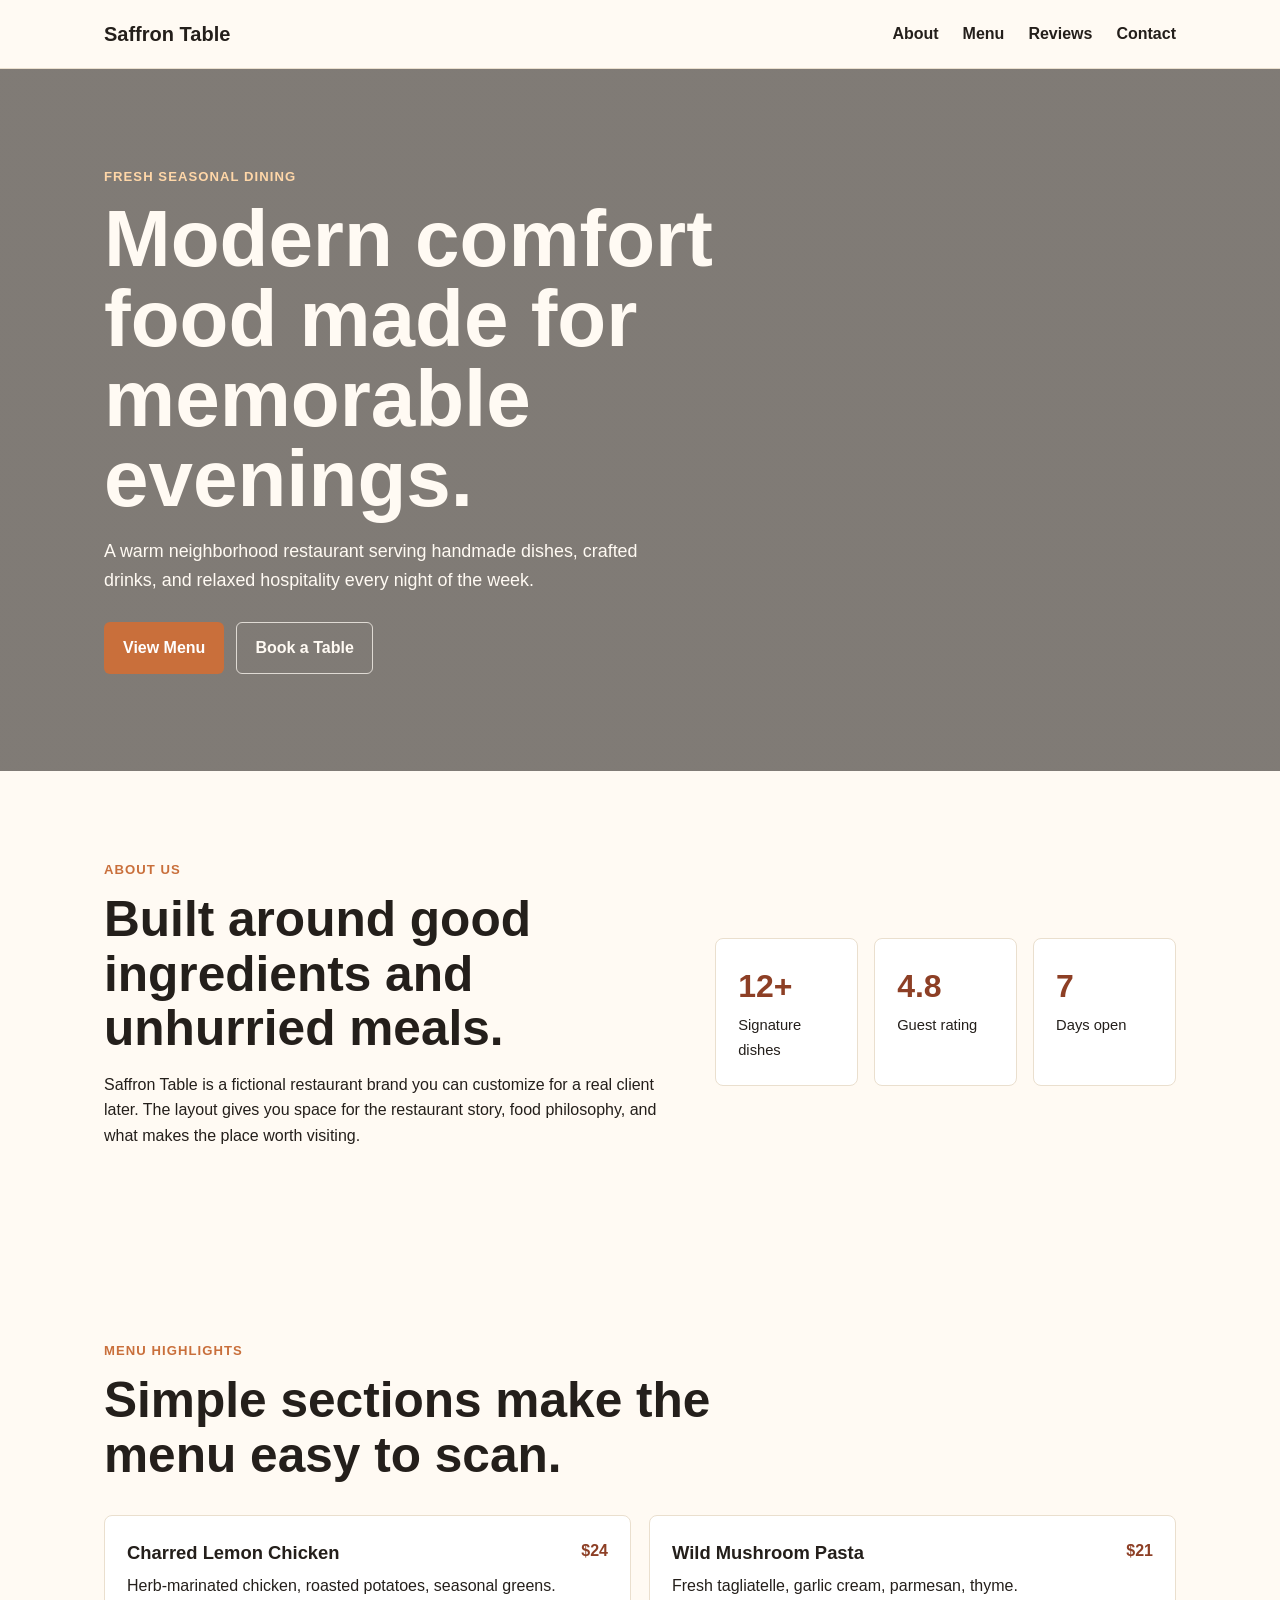
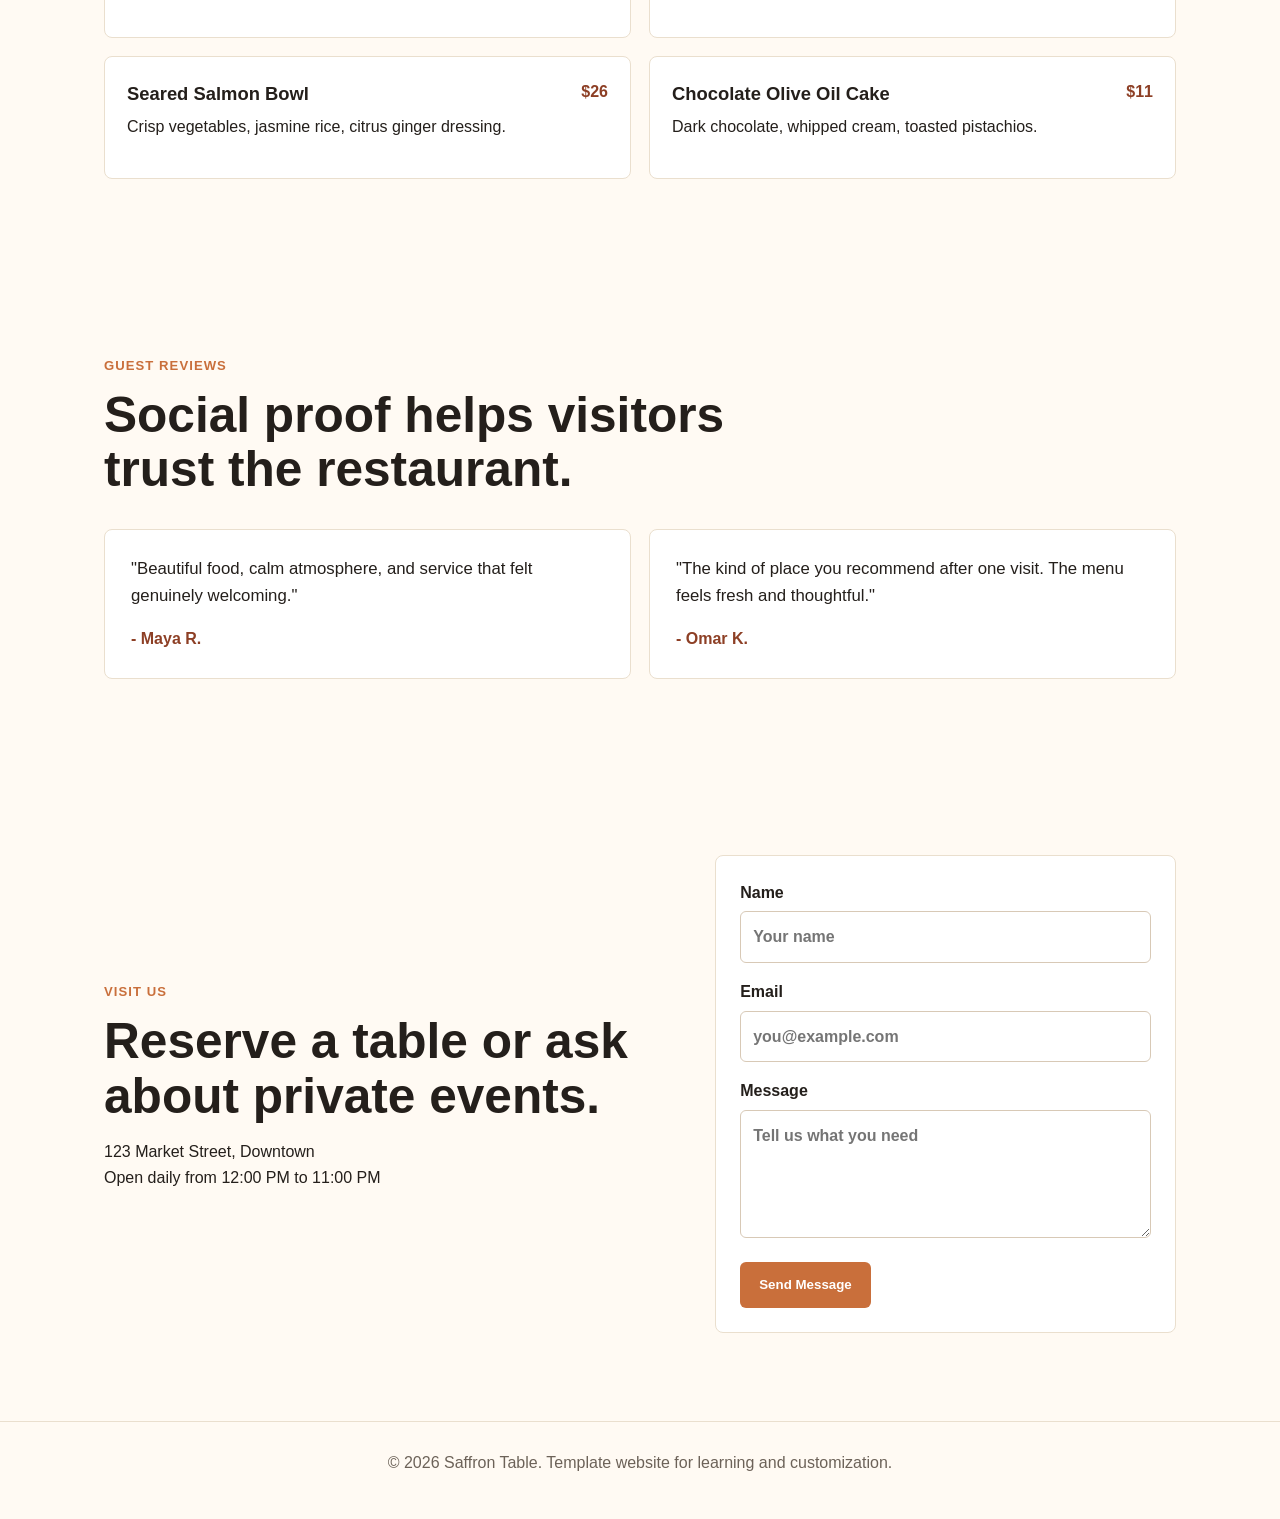
==== index.html @ c54c6095 "Add files via upload" ====
<!DOCTYPE html>
<html lang="en">
<head>
  <meta charset="UTF-8">
  <meta name="viewport" content="width=device-width, initial-scale=1.0">
  <title>Saffron Table | Modern Restaurant</title>
  <link rel="stylesheet" href="style.css">
</head>
<body>
  <header class="site-header">
    <nav class="nav">
      <a class="logo" href="#home">Saffron Table</a>

      <button class="menu-toggle" aria-label="Open navigation menu" aria-expanded="false">
        <span></span>
        <span></span>
        <span></span>
      </button>

      <ul class="nav-links">
        <li><a href="#about">About</a></li>
        <li><a href="#menu">Menu</a></li>
        <li><a href="#testimonials">Reviews</a></li>
        <li><a href="#contact">Contact</a></li>
      </ul>
    </nav>
  </header>

  <main>
    <section class="hero" id="home">
      <div class="hero-content">
        <p class="eyebrow">Fresh seasonal dining</p>
        <h1>Modern comfort food made for memorable evenings.</h1>
        <p class="hero-text">
          A warm neighborhood restaurant serving handmade dishes, crafted drinks,
          and relaxed hospitality every night of the week.
        </p>
        <div class="hero-actions">
          <a class="button primary-button" href="#menu">View Menu</a>
          <a class="button secondary-button" href="#contact">Book a Table</a>
        </div>
      </div>
    </section>

    <section class="section about" id="about">
      <div class="section-text">
        <p class="eyebrow">About us</p>
        <h2>Built around good ingredients and unhurried meals.</h2>
        <p>
          Saffron Table is a fictional restaurant brand you can customize for a
          real client later. The layout gives you space for the restaurant story,
          food philosophy, and what makes the place worth visiting.
        </p>
      </div>
      <div class="stats">
        <div>
          <strong>12+</strong>
          <span>Signature dishes</span>
        </div>
        <div>
          <strong>4.8</strong>
          <span>Guest rating</span>
        </div>
        <div>
          <strong>7</strong>
          <span>Days open</span>
        </div>
      </div>
    </section>

    <section class="section menu" id="menu">
      <div class="section-heading">
        <p class="eyebrow">Menu highlights</p>
        <h2>Simple sections make the menu easy to scan.</h2>
      </div>

      <div class="menu-grid">
        <article class="menu-item">
          <div>
            <h3>Charred Lemon Chicken</h3>
            <p>Herb-marinated chicken, roasted potatoes, seasonal greens.</p>
          </div>
          <span>$24</span>
        </article>

        <article class="menu-item">
          <div>
            <h3>Wild Mushroom Pasta</h3>
            <p>Fresh tagliatelle, garlic cream, parmesan, thyme.</p>
          </div>
          <span>$21</span>
        </article>

        <article class="menu-item">
          <div>
            <h3>Seared Salmon Bowl</h3>
            <p>Crisp vegetables, jasmine rice, citrus ginger dressing.</p>
          </div>
          <span>$26</span>
        </article>

        <article class="menu-item">
          <div>
            <h3>Chocolate Olive Oil Cake</h3>
            <p>Dark chocolate, whipped cream, toasted pistachios.</p>
          </div>
          <span>$11</span>
        </article>
      </div>
    </section>

    <section class="section testimonials" id="testimonials">
      <div class="section-heading">
        <p class="eyebrow">Guest reviews</p>
        <h2>Social proof helps visitors trust the restaurant.</h2>
      </div>

      <div class="review-grid">
        <blockquote>
          <p>"Beautiful food, calm atmosphere, and service that felt genuinely welcoming."</p>
          <cite>- Maya R.</cite>
        </blockquote>
        <blockquote>
          <p>"The kind of place you recommend after one visit. The menu feels fresh and thoughtful."</p>
          <cite>- Omar K.</cite>
        </blockquote>
      </div>
    </section>

    <section class="section contact" id="contact">
      <div class="section-text">
        <p class="eyebrow">Visit us</p>
        <h2>Reserve a table or ask about private events.</h2>
        <p>123 Market Street, Downtown<br>Open daily from 12:00 PM to 11:00 PM</p>
      </div>

      <form class="contact-form">
        <label>
          Name
          <input type="text" name="name" placeholder="Your name">
        </label>
        <label>
          Email
          <input type="email" name="email" placeholder="you@example.com">
        </label>
        <label>
          Message
          <textarea name="message" rows="4" placeholder="Tell us what you need"></textarea>
        </label>
        <button class="button primary-button" type="submit">Send Message</button>
      </form>
    </section>
  </main>

  <footer class="site-footer">
    <p>&copy; 2026 Saffron Table. Template website for learning and customization.</p>
  </footer>

  <script src="script.js"></script>
</body>
</html>
---- style.css ----
* {
  box-sizing: border-box;
}

html {
  scroll-behavior: smooth;
}

body {
  margin: 0;
  font-family: Arial, sans-serif;
  color: #241f1b;
  background: #fffaf3;
  line-height: 1.6;
}

img {
  max-width: 100%;
  display: block;
}

a {
  color: inherit;
  text-decoration: none;
}

.site-header {
  position: sticky;
  top: 0;
  z-index: 10;
  background: rgba(255, 250, 243, 0.95);
  border-bottom: 1px solid #eadfce;
}

.nav {
  max-width: 1120px;
  margin: 0 auto;
  padding: 18px 24px;
  display: flex;
  align-items: center;
  justify-content: space-between;
  gap: 24px;
}

.logo {
  font-size: 1.25rem;
  font-weight: 700;
}

.nav-links {
  list-style: none;
  padding: 0;
  margin: 0;
  display: flex;
  gap: 24px;
  font-weight: 600;
}

.menu-toggle {
  display: none;
  width: 42px;
  height: 42px;
  border: 1px solid #d8c9b6;
  background: #fffaf3;
  border-radius: 6px;
  cursor: pointer;
}

.menu-toggle span {
  display: block;
  width: 20px;
  height: 2px;
  margin: 5px auto;
  background: #241f1b;
}

.hero {
  min-height: 78vh;
  display: flex;
  align-items: center;
  padding: 96px 24px;
  background:
    linear-gradient(rgba(36, 31, 27, 0.58), rgba(36, 31, 27, 0.58)),
    url("https://images.unsplash.com/photo-1552566626-52f8b828add9?auto=format&fit=crop&w=1600&q=80");
  background-size: cover;
  background-position: center;
  color: #fffaf3;
}

.hero-content {
  width: min(680px, 100%);
  margin-left: max(24px, calc((100vw - 1120px) / 2));
}

.eyebrow {
  margin: 0 0 12px;
  color: #c96f3b;
  font-size: 0.82rem;
  font-weight: 700;
  letter-spacing: 0.08em;
  text-transform: uppercase;
}

.hero .eyebrow {
  color: #ffd7a8;
}

h1,
h2,
h3,
p {
  margin-top: 0;
}

h1 {
  max-width: 760px;
  margin-bottom: 18px;
  font-size: clamp(2.4rem, 7vw, 5rem);
  line-height: 1;
}

h2 {
  margin-bottom: 16px;
  font-size: clamp(2rem, 4vw, 3.1rem);
  line-height: 1.1;
}

h3 {
  margin-bottom: 6px;
  font-size: 1.15rem;
}

.hero-text {
  max-width: 580px;
  font-size: 1.12rem;
}

.hero-actions {
  display: flex;
  flex-wrap: wrap;
  gap: 12px;
  margin-top: 28px;
}

.button {
  display: inline-flex;
  align-items: center;
  justify-content: center;
  min-height: 46px;
  padding: 12px 18px;
  border: 1px solid transparent;
  border-radius: 6px;
  font-weight: 700;
  cursor: pointer;
}

.primary-button {
  background: #c96f3b;
  color: #fff;
}

.secondary-button {
  border-color: rgba(255, 250, 243, 0.75);
  color: #fffaf3;
}

.section {
  max-width: 1120px;
  margin: 0 auto;
  padding: 88px 24px;
}

.about,
.contact {
  display: grid;
  grid-template-columns: 1.1fr 0.9fr;
  gap: 48px;
  align-items: center;
}

.section-text {
  max-width: 620px;
}

.stats {
  display: grid;
  grid-template-columns: repeat(3, 1fr);
  gap: 16px;
}

.stats div,
.menu-item,
blockquote,
.contact-form {
  border: 1px solid #eadfce;
  border-radius: 8px;
  background: #fff;
}

.stats div {
  padding: 22px;
}

.stats strong {
  display: block;
  font-size: 2rem;
  color: #8d3f25;
}

.stats span {
  font-size: 0.92rem;
}

.section-heading {
  max-width: 720px;
  margin-bottom: 32px;
}

.menu-grid,
.review-grid {
  display: grid;
  grid-template-columns: repeat(2, 1fr);
  gap: 18px;
}

.menu-item {
  padding: 22px;
  display: flex;
  justify-content: space-between;
  gap: 18px;
}

.menu-item span {
  color: #8d3f25;
  font-weight: 700;
  white-space: nowrap;
}

blockquote {
  margin: 0;
  padding: 26px;
}

blockquote p {
  font-size: 1.05rem;
}

cite {
  color: #8d3f25;
  font-style: normal;
  font-weight: 700;
}

.contact-form {
  padding: 24px;
}

label {
  display: block;
  margin-bottom: 16px;
  font-weight: 700;
}

input,
textarea {
  width: 100%;
  margin-top: 6px;
  padding: 12px;
  border: 1px solid #d8c9b6;
  border-radius: 6px;
  font: inherit;
}

.site-footer {
  padding: 28px 24px;
  text-align: center;
  color: #6c6258;
  border-top: 1px solid #eadfce;
}

@media (max-width: 760px) {
  .menu-toggle {
    display: block;
  }

  .nav-links {
    position: absolute;
    left: 0;
    right: 0;
    top: 79px;
    display: none;
    flex-direction: column;
    gap: 0;
    background: #fffaf3;
    border-bottom: 1px solid #eadfce;
  }

  .nav-links a {
    display: block;
    padding: 16px 24px;
  }

  .nav-links.is-open {
    display: flex;
  }

  .hero {
    min-height: 70vh;
    padding: 80px 24px;
  }

  .hero-content {
    margin-left: 0;
  }

  .about,
  .contact,
  .menu-grid,
  .review-grid,
  .stats {
    grid-template-columns: 1fr;
  }

  .section {
    padding: 64px 24px;
  }
}
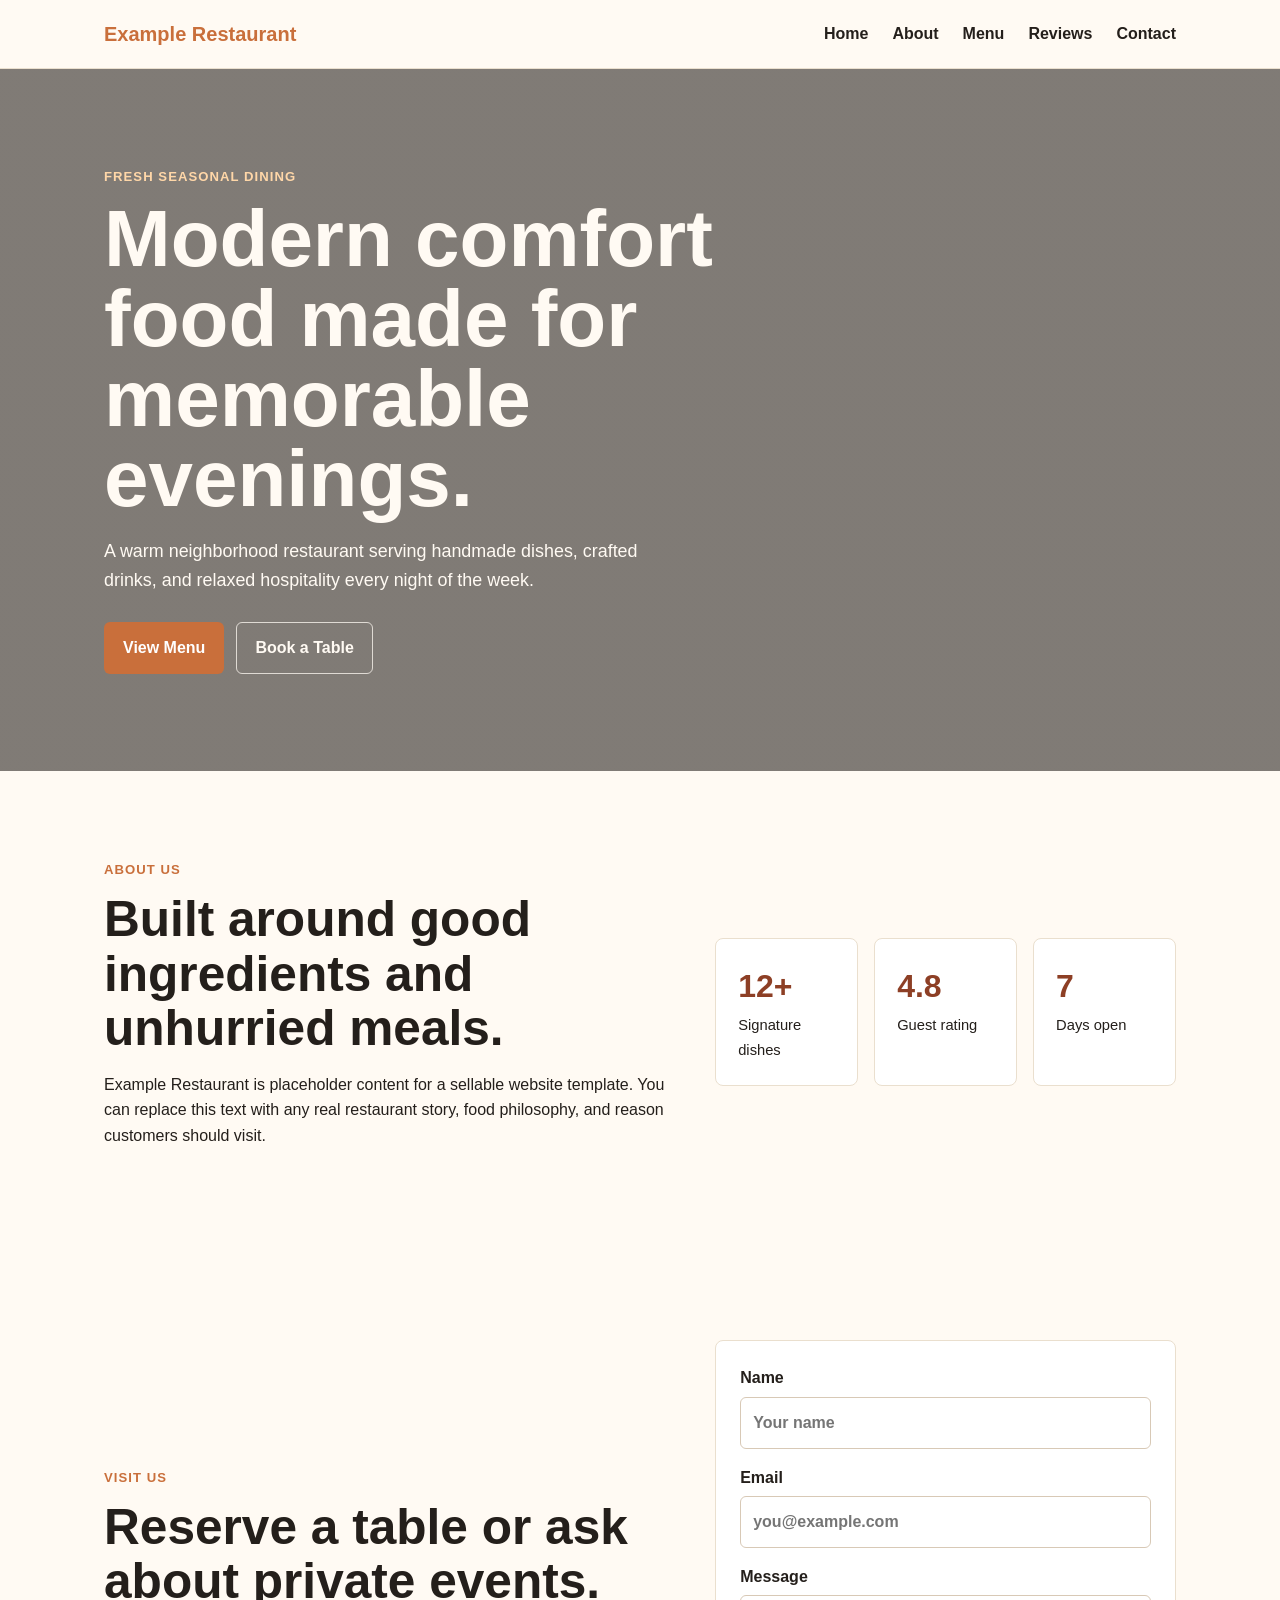
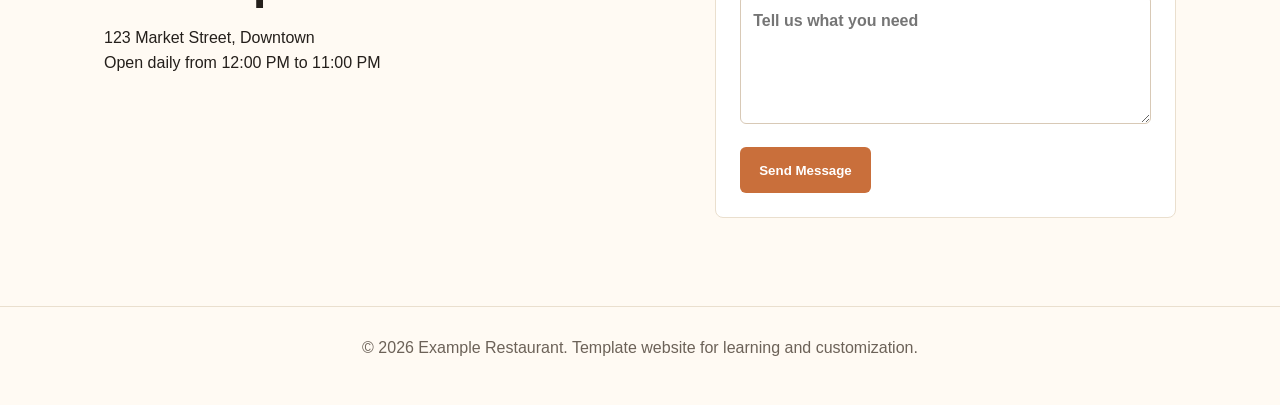
==== commit f87c437d: "Add files via upload" ====
--- a/index.html
+++ b/index.html
@@ -3,13 +3,13 @@
 <head>
   <meta charset="UTF-8">
   <meta name="viewport" content="width=device-width, initial-scale=1.0">
-  <title>Saffron Table | Modern Restaurant</title>
+  <title>Example Restaurant | Modern Restaurant Website</title>
   <link rel="stylesheet" href="style.css">
 </head>
 <body>
   <header class="site-header">
     <nav class="nav">
-      <a class="logo" href="#home">Saffron Table</a>
+      <a class="logo nav-link active" href="#home" data-section="home">Example Restaurant</a>
 
       <button class="menu-toggle" aria-label="Open navigation menu" aria-expanded="false">
         <span></span>
@@ -18,16 +18,17 @@
       </button>
 
       <ul class="nav-links">
-        <li><a href="#about">About</a></li>
-        <li><a href="#menu">Menu</a></li>
-        <li><a href="#testimonials">Reviews</a></li>
-        <li><a href="#contact">Contact</a></li>
+        <li><a class="nav-link" href="#home" data-section="home">Home</a></li>
+        <li><a class="nav-link" href="#about" data-section="about">About</a></li>
+        <li><a class="nav-link" href="#menu" data-section="menu">Menu</a></li>
+        <li><a class="nav-link" href="#testimonials" data-section="testimonials">Reviews</a></li>
+        <li><a class="nav-link" href="#contact" data-section="contact">Contact</a></li>
       </ul>
     </nav>
   </header>
 
   <main>
-    <section class="hero" id="home">
+    <section class="page-section hero active-section" id="home">
       <div class="hero-content">
         <p class="eyebrow">Fresh seasonal dining</p>
         <h1>Modern comfort food made for memorable evenings.</h1>
@@ -36,20 +37,20 @@
           and relaxed hospitality every night of the week.
         </p>
         <div class="hero-actions">
-          <a class="button primary-button" href="#menu">View Menu</a>
-          <a class="button secondary-button" href="#contact">Book a Table</a>
+          <a class="button primary-button section-button" href="#menu" data-section="menu">View Menu</a>
+          <a class="button secondary-button section-button" href="#contact" data-section="contact">Book a Table</a>
         </div>
       </div>
     </section>
 
-    <section class="section about" id="about">
+    <section class="page-section section about" id="about">
       <div class="section-text">
         <p class="eyebrow">About us</p>
         <h2>Built around good ingredients and unhurried meals.</h2>
         <p>
-          Saffron Table is a fictional restaurant brand you can customize for a
-          real client later. The layout gives you space for the restaurant story,
-          food philosophy, and what makes the place worth visiting.
+          Example Restaurant is placeholder content for a sellable website
+          template. You can replace this text with any real restaurant story,
+          food philosophy, and reason customers should visit.
         </p>
       </div>
       <div class="stats">
@@ -68,7 +69,7 @@
       </div>
     </section>
 
-    <section class="section menu" id="menu">
+    <section class="page-section section menu" id="menu">
       <div class="section-heading">
         <p class="eyebrow">Menu highlights</p>
         <h2>Simple sections make the menu easy to scan.</h2>
@@ -109,7 +110,7 @@
       </div>
     </section>
 
-    <section class="section testimonials" id="testimonials">
+    <section class="page-section section testimonials" id="testimonials">
       <div class="section-heading">
         <p class="eyebrow">Guest reviews</p>
         <h2>Social proof helps visitors trust the restaurant.</h2>
@@ -127,7 +128,7 @@
       </div>
     </section>
 
-    <section class="section contact" id="contact">
+    <section class="page-section section contact" id="contact">
       <div class="section-text">
         <p class="eyebrow">Visit us</p>
         <h2>Reserve a table or ask about private events.</h2>
@@ -153,7 +154,7 @@
   </main>
 
   <footer class="site-footer">
-    <p>&copy; 2026 Saffron Table. Template website for learning and customization.</p>
+    <p>&copy; 2026 Example Restaurant. Template website for learning and customization.</p>
   </footer>
 
   <script src="script.js"></script>
--- a/style.css
+++ b/style.css
@@ -1,9 +1,5 @@
 * {
   box-sizing: border-box;
-}
-
-html {
-  scroll-behavior: smooth;
 }
 
 body {
@@ -54,6 +50,27 @@
   display: flex;
   gap: 24px;
   font-weight: 600;
+}
+
+.nav-link.active {
+  color: #c96f3b;
+}
+
+.page-section {
+  display: none;
+}
+
+.page-section.active-section {
+  display: flex;
+}
+
+.section.active-section {
+  display: block;
+}
+
+.about.active-section,
+.contact.active-section {
+  display: grid;
 }
 
 .menu-toggle {
@@ -76,7 +93,6 @@
 
 .hero {
   min-height: 78vh;
-  display: flex;
   align-items: center;
   padding: 96px 24px;
   background:
@@ -313,14 +329,17 @@
     margin-left: 0;
   }
 
-  .about,
-  .contact,
   .menu-grid,
   .review-grid,
   .stats {
     grid-template-columns: 1fr;
   }
 
+  .about.active-section,
+  .contact.active-section {
+    grid-template-columns: 1fr;
+  }
+
   .section {
     padding: 64px 24px;
   }
